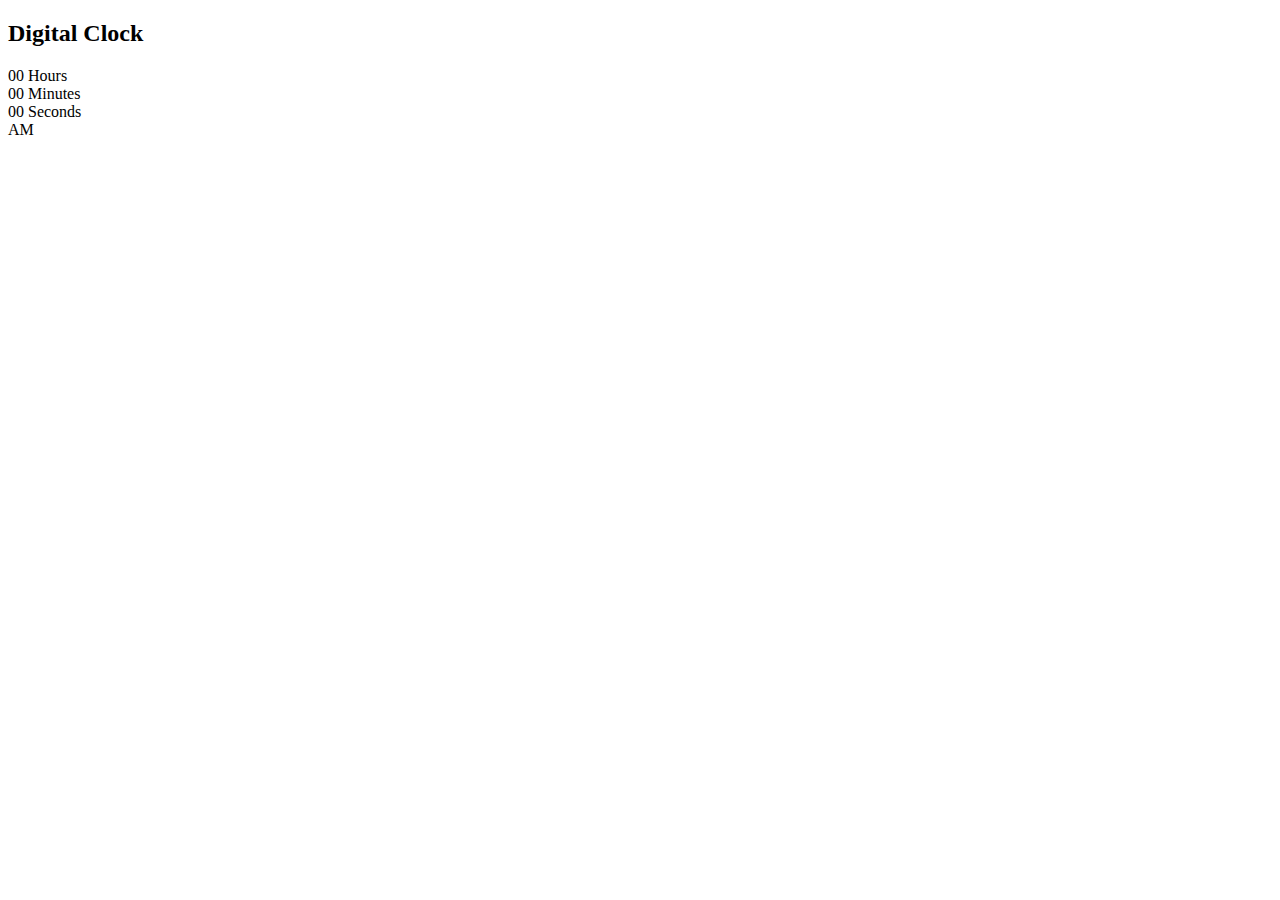
==== 1.) Digital-Clock/index.html @ 1dfe7f5f "initial commit" ====
<!DOCTYPE html>
<html lang="en">

<head>
    <meta charset="UTF-8">
    <meta http-equiv="X-UA-Compatible" content="IE=edge">
    <meta name="viewport" content="width=device-width, initial-scale=1.0">
    <title>Digital Clock</title>
</head>

<body>
    <h2>Digital Clock</h2>
    <div class="clock">
        <div>
            <span id="hours">00</span>
            <span class="text">Hours</span>
        </div>
        <div>
            <span id="minutes">00</span>
            <span class="text">Minutes</span>
        </div>
        <div>
            <span id="seconds">00</span>
            <span class="text">Seconds</span>
        </div>
        <div>
            <span id="ampm">AM</span>
        </div>
    </div>
</body>

</html>
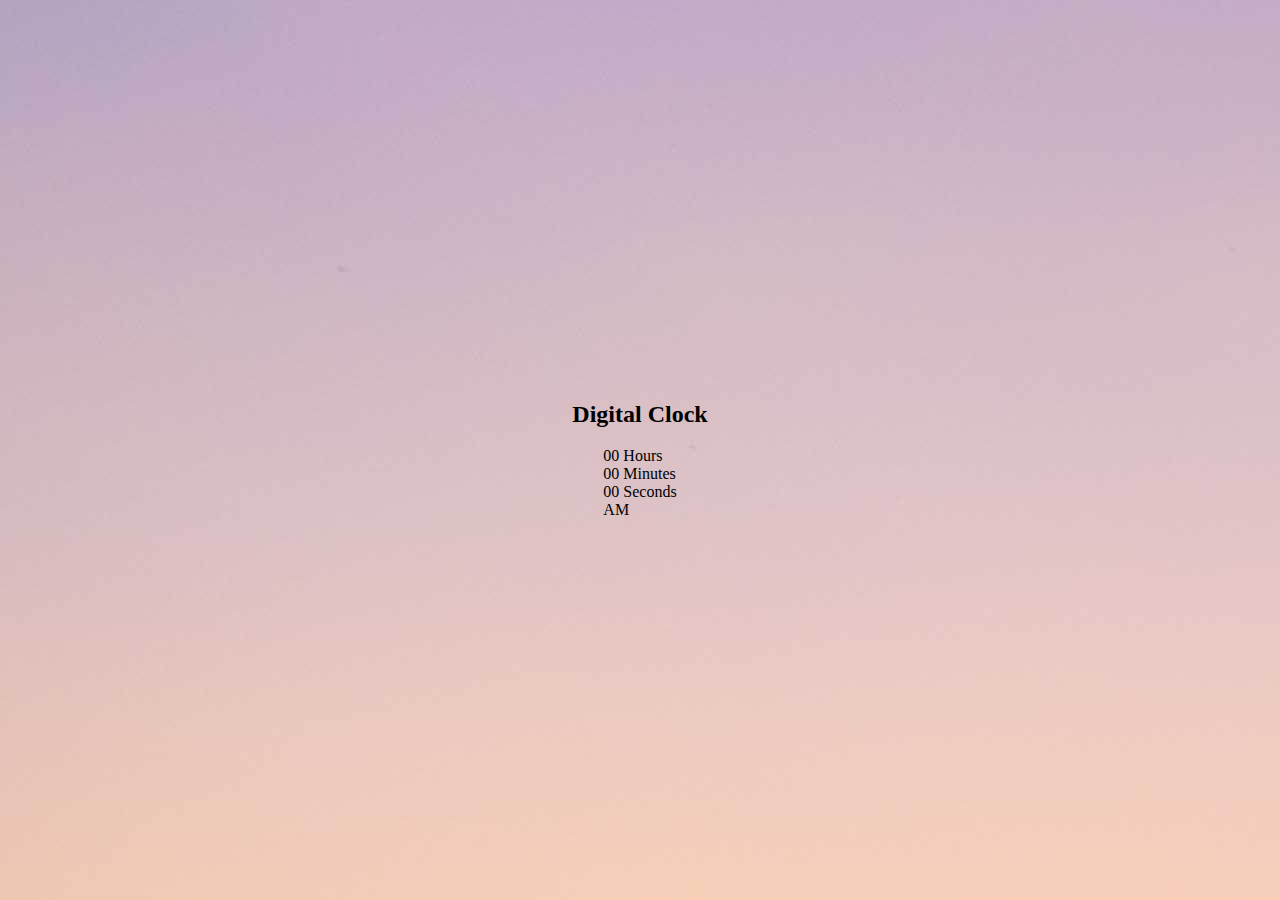
==== commit fd312417: "added stylesheet and images folder" ====
--- a/1.) Digital-Clock/index.html
+++ b/1.) Digital-Clock/index.html
@@ -6,6 +6,7 @@
     <meta http-equiv="X-UA-Compatible" content="IE=edge">
     <meta name="viewport" content="width=device-width, initial-scale=1.0">
     <title>Digital Clock</title>
+    <link rel="stylesheet" href="style.css">
 </head>
 
 <body>
--- a/1.) Digital-Clock/style.css
+++ b/1.) Digital-Clock/style.css
@@ -0,0 +1,10 @@
+body{
+    margin: 0;
+    padding: 0;
+    display: flex;
+    flex-direction: column;
+    align-items: center;
+    justify-content: center;
+    height: 100vh;
+    background-image: url("images/unsplash_leonard_cotte.jpg");
+}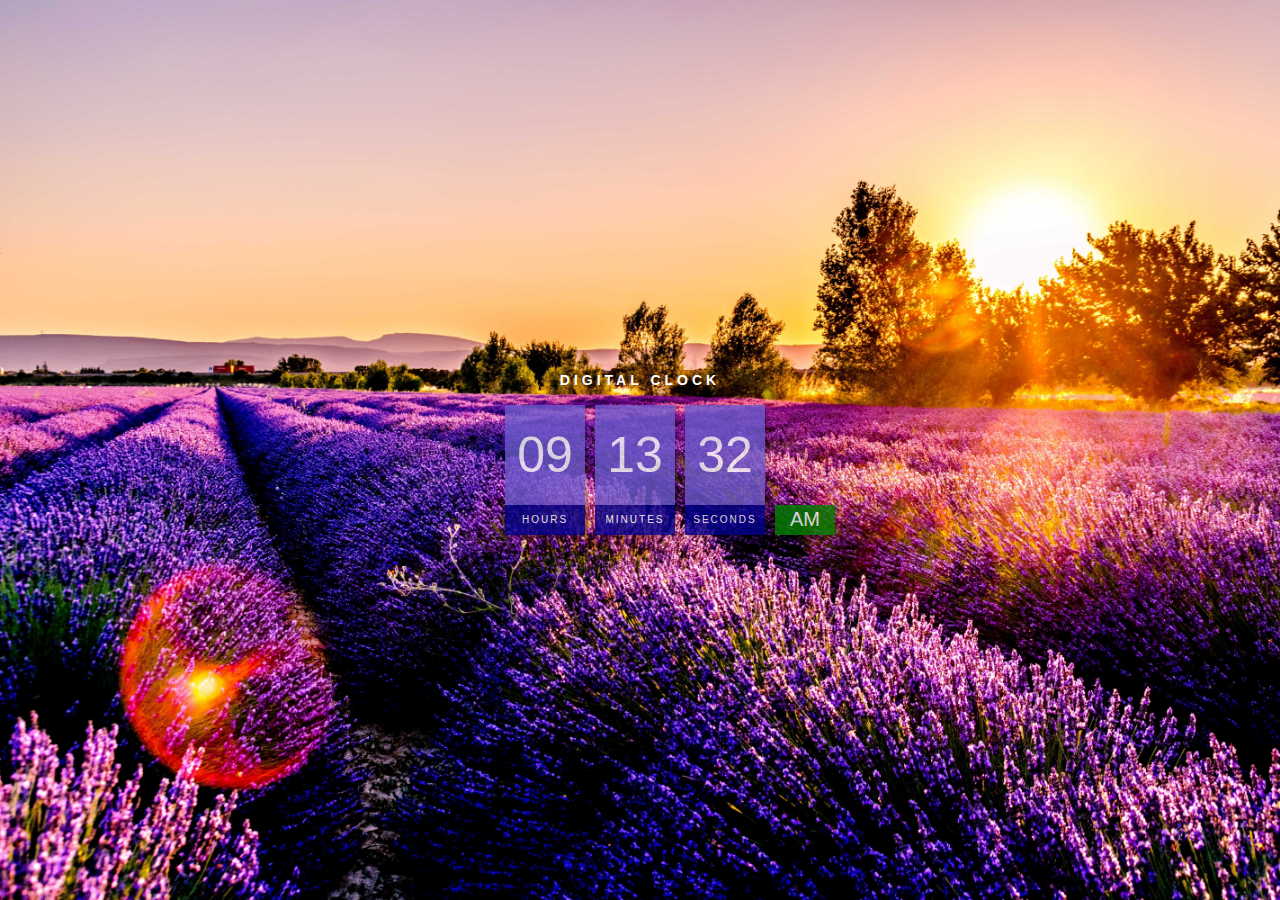
==== commit 62042491: "Added clock functionality and completed project" ====
--- a/1.) Digital-Clock/index.html
+++ b/1.) Digital-Clock/index.html
@@ -28,6 +28,8 @@
             <span id="ampm">AM</span>
         </div>
     </div>
+
+    <script src="index.js"></script>
 </body>
 
 </html>--- a/1.) Digital-Clock/style.css
+++ b/1.) Digital-Clock/style.css
@@ -1,4 +1,5 @@
 body{
+    font-family: sans-serif;
     margin: 0;
     padding: 0;
     display: flex;
@@ -7,4 +8,54 @@
     justify-content: center;
     height: 100vh;
     background-image: url("images/unsplash_leonard_cotte.jpg");
+    background-size: cover;
+}
+
+h2{
+    font-size: 14px;
+    letter-spacing: 4px;
+    text-transform: uppercase;
+    text-align: center;
+    color: white;
+}
+
+.clock{
+    display: flex;
+
+}
+
+.clock div{
+    margin: 5px;
+    position: relative;
+}
+
+.clock span{
+    background-color: slateblue;
+    color: white;
+    display: flex;
+    justify-content: center;
+    align-items: center;
+    width: 80px;
+    height: 100px;
+    box-shadow: 2px 2px 4px rgba(0, 0, 0, 0.3);
+    opacity: .8;
+    font-size: 50px;
+}
+
+.clock .text{
+    font-size: 10px;
+    text-transform: uppercase;
+    background-color: darkblue;
+    opacity: .8;
+    letter-spacing: 2px;
+    height: 30px;
+}
+
+.clock #ampm{
+    position: absolute;
+    bottom: 0;
+    width: 60px;
+    height: 30px;
+    font-size: 20px;
+    background-color: green;
 }